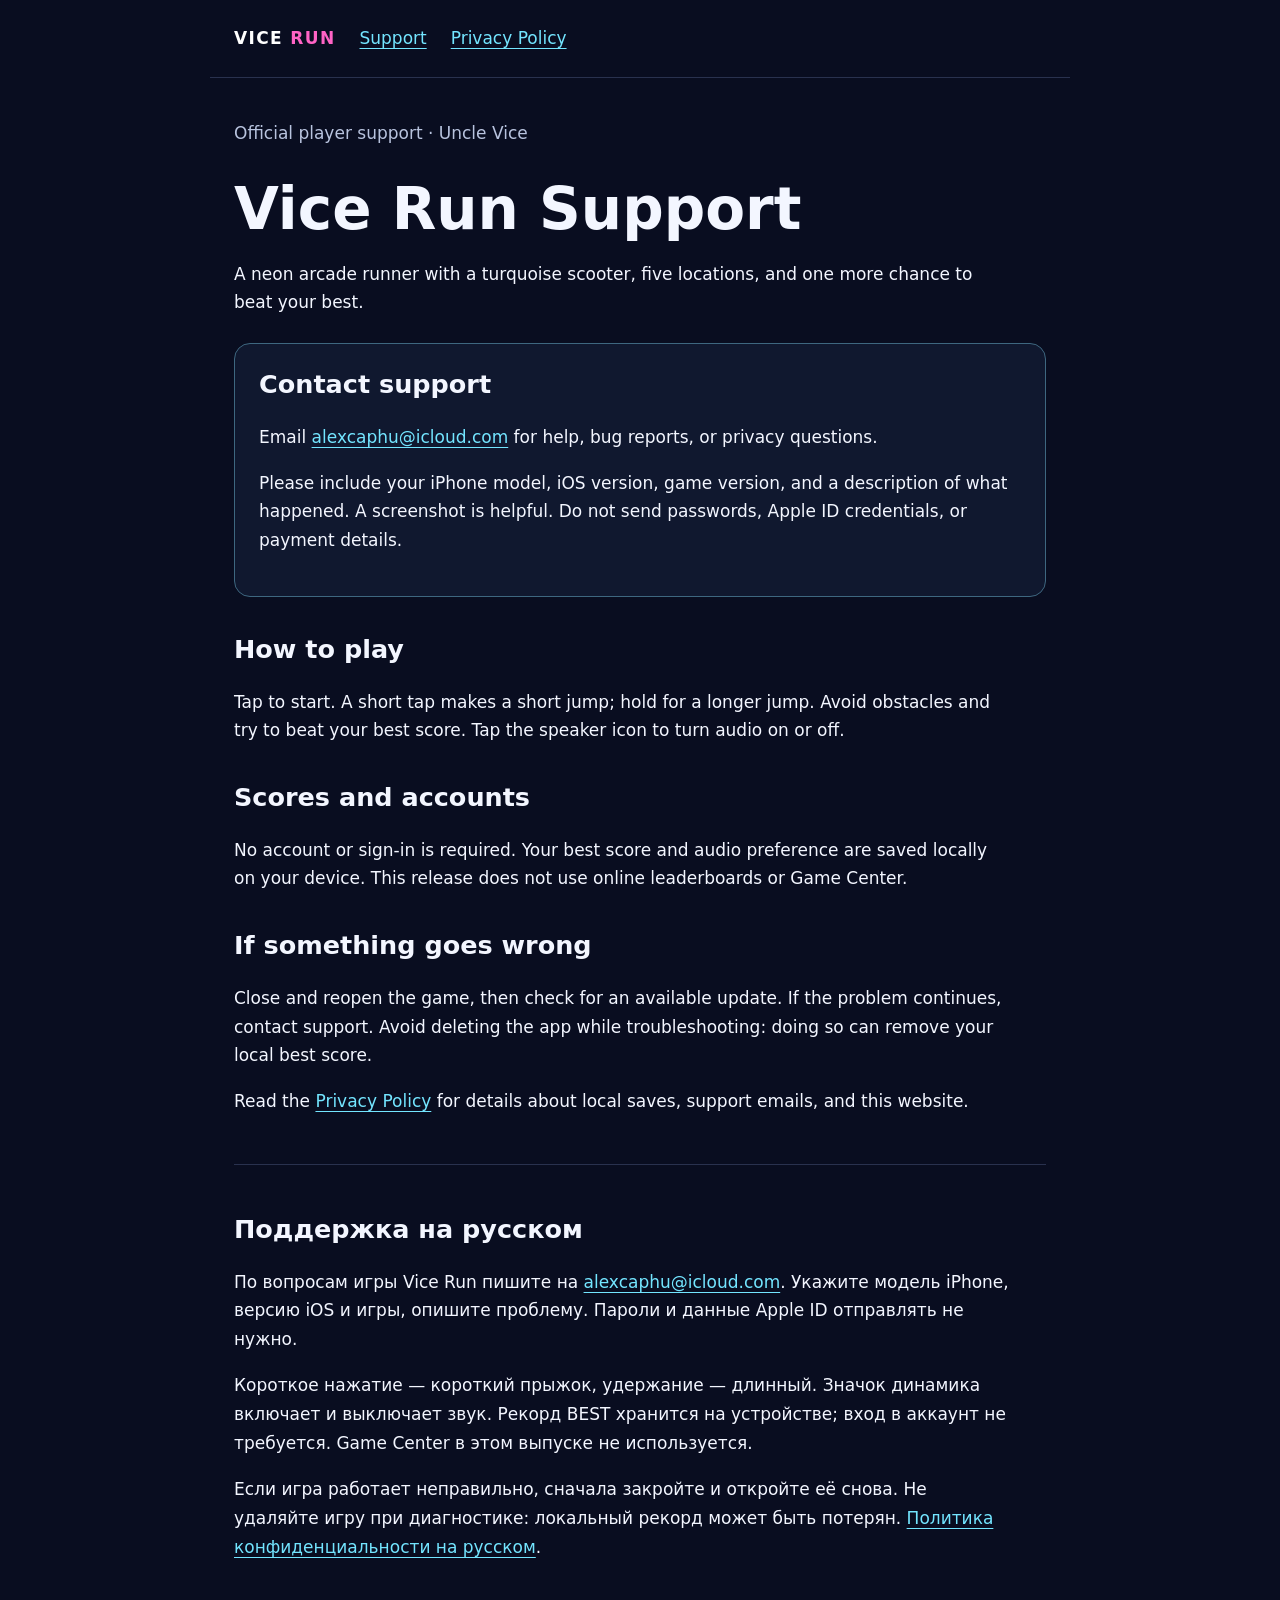
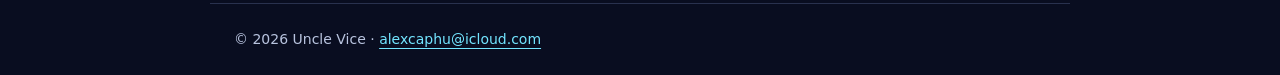
==== index.html @ d95f9296 "Publish Vice Run support and privacy pages" ====
<!doctype html>
<html lang="en"><head><meta charset="utf-8"><meta name="viewport" content="width=device-width, initial-scale=1"><meta name="description" content="Official Vice Run support, controls, local scores, and contact information."><title>Support | Vice Run</title><link rel="stylesheet" href="style.css"></head><body><nav aria-label="Main navigation"><a class="brand" href="index.html">VICE <span>RUN</span></a><a href="index.html">Support</a><a href="privacy.html">Privacy Policy</a></nav><main><p class="muted">Official player support · Uncle Vice</p><h1>Vice Run Support</h1><p>A neon arcade runner with a turquoise scooter, five locations, and one more chance to beat your best.</p><div class="card"><h2 style="margin-top:0">Contact support</h2><p>Email <a href="mailto:alexcaphu@icloud.com?subject=Vice%20Run%20Support">alexcaphu@icloud.com</a> for help, bug reports, or privacy questions.</p><p>Please include your iPhone model, iOS version, game version, and a description of what happened. A screenshot is helpful. Do not send passwords, Apple ID credentials, or payment details.</p></div><h2>How to play</h2><p>Tap to start. A short tap makes a short jump; hold for a longer jump. Avoid obstacles and try to beat your best score. Tap the speaker icon to turn audio on or off.</p><h2>Scores and accounts</h2><p>No account or sign-in is required. Your best score and audio preference are saved locally on your device. This release does not use online leaderboards or Game Center.</p><h2>If something goes wrong</h2><p>Close and reopen the game, then check for an available update. If the problem continues, contact support. Avoid deleting the app while troubleshooting: doing so can remove your local best score.</p><p>Read the <a href="privacy.html">Privacy Policy</a> for details about local saves, support emails, and this website.</p><hr><section lang="ru"><h2>Поддержка на русском</h2><p>По вопросам игры Vice Run пишите на <a href="mailto:alexcaphu@icloud.com">alexcaphu@icloud.com</a>. Укажите модель iPhone, версию iOS и игры, опишите проблему. Пароли и данные Apple ID отправлять не нужно.</p><p>Короткое нажатие — короткий прыжок, удержание — длинный. Значок динамика включает и выключает звук. Рекорд BEST хранится на устройстве; вход в аккаунт не требуется. Game Center в этом выпуске не используется.</p><p>Если игра работает неправильно, сначала закройте и откройте её снова. Не удаляйте игру при диагностике: локальный рекорд может быть потерян. <a href="privacy.html#ru">Политика конфиденциальности на русском</a>.</p></section></main><footer>© 2026 Uncle Vice · <a href="mailto:alexcaphu@icloud.com">alexcaphu@icloud.com</a></footer></body></html>
---- style.css ----
*{box-sizing:border-box}html{color-scheme:dark}body{margin:0;background:#090d20;color:#f3f6ff;font:17px/1.7 system-ui,-apple-system,BlinkMacSystemFont,"Segoe UI",sans-serif}main,nav,footer{max-width:860px;margin:auto;padding:24px}nav{display:flex;gap:24px;flex-wrap:wrap;border-bottom:1px solid #29314e}a{color:#73e5ff;text-underline-offset:4px}a:focus-visible{outline:3px solid #ff63c5;outline-offset:5px}h1{font-size:clamp(36px,8vw,58px);line-height:1.1;margin:30px 0 18px}h2{line-height:1.3;margin-top:36px}h3{line-height:1.4}p,li{max-width:72ch}.brand{font-weight:900;letter-spacing:.08em;text-decoration:none;color:white}.brand span{color:#ff63c5}.card{padding:24px;border:1px solid #3e6780;border-radius:16px;background:#10182f;margin:26px 0;overflow-wrap:anywhere}footer{color:#b8c3de;border-top:1px solid #29314e;font-size:14px}.muted{color:#b8c3de}hr{border:0;border-top:1px solid #29314e;margin:48px 0}
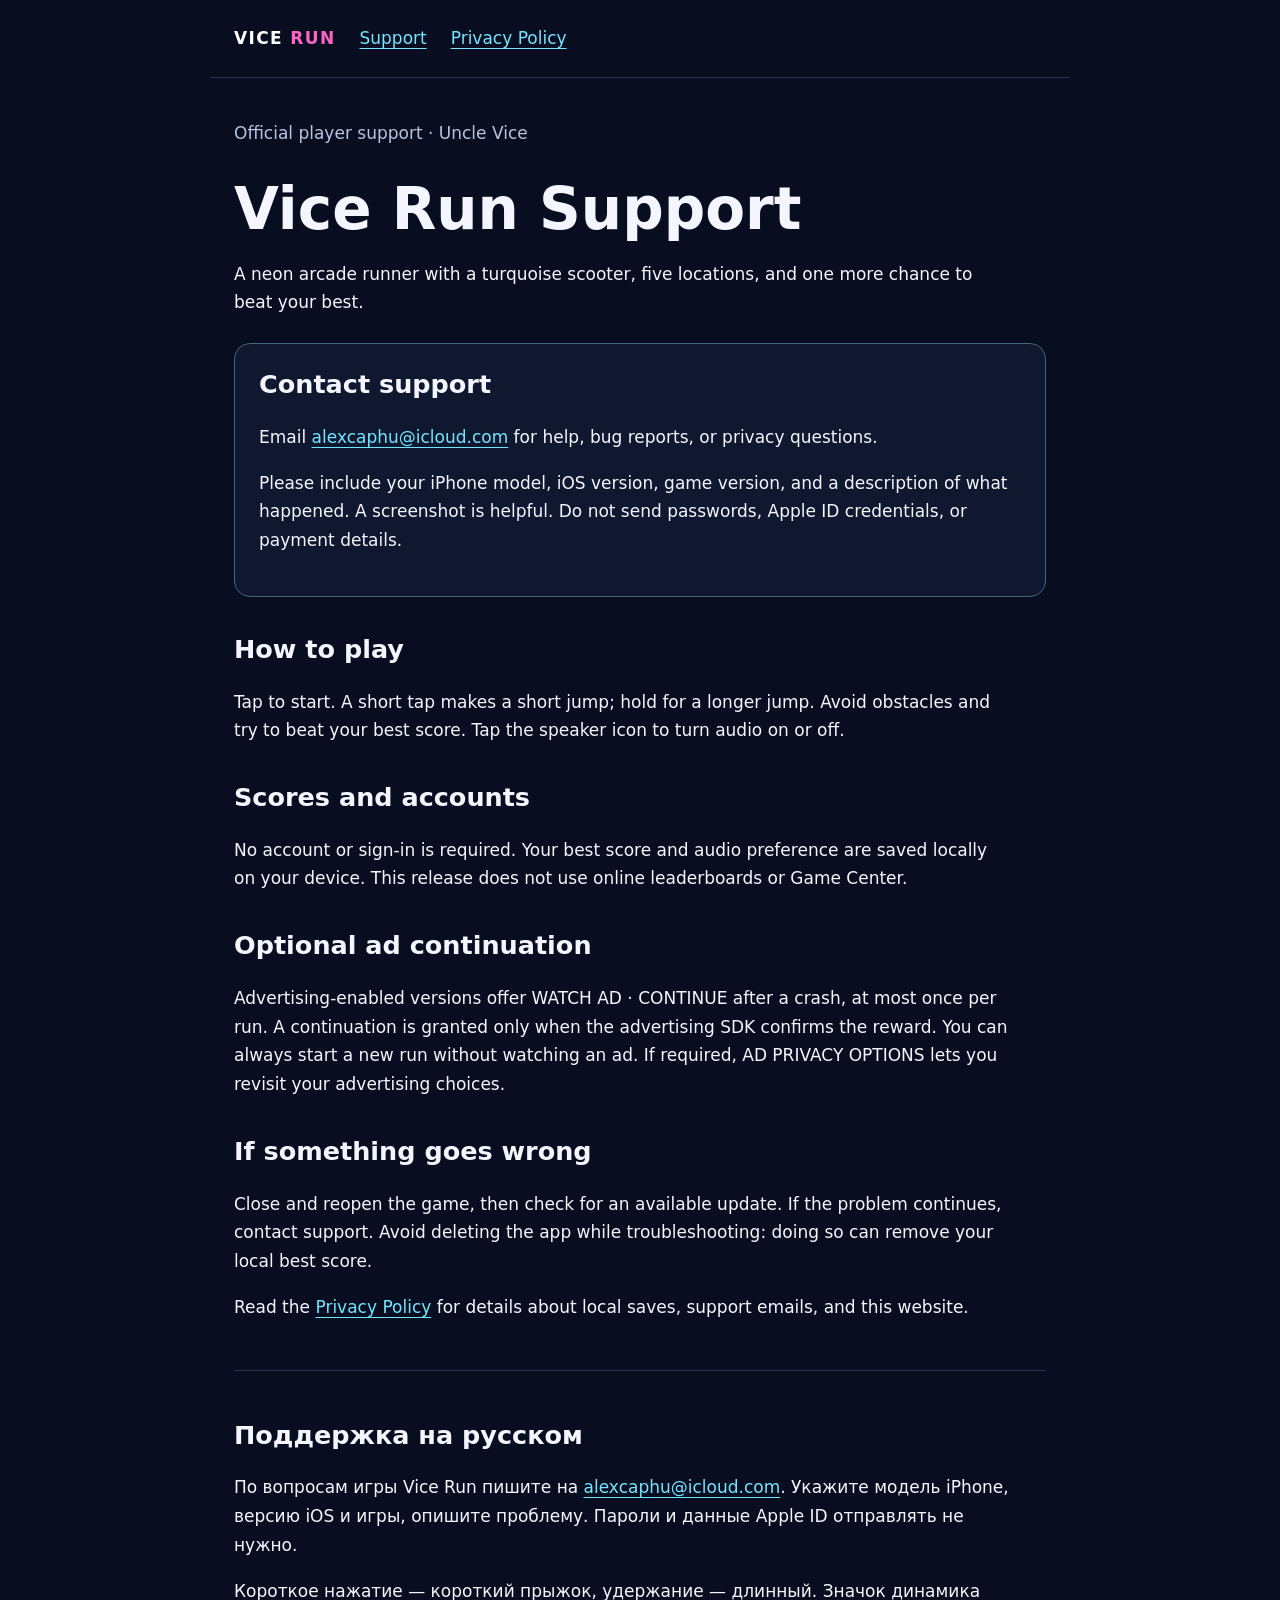
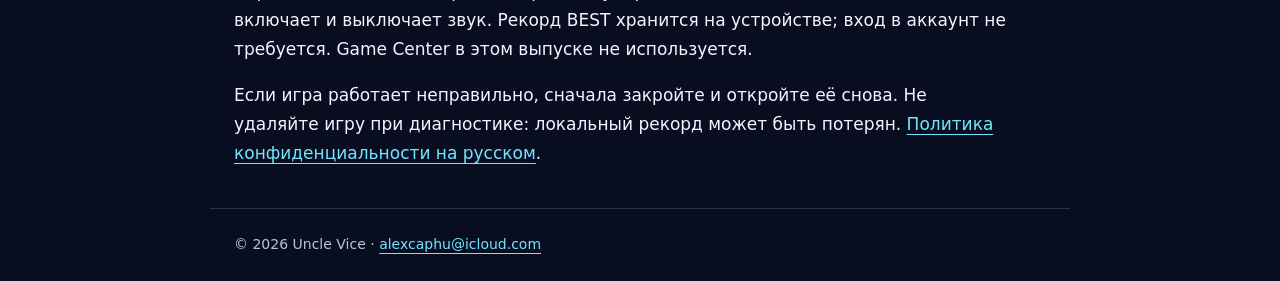
==== commit 6588cee7: "Describe optional rewarded ads and SDK privacy choices" ====
--- a/index.html
+++ b/index.html
@@ -1,2 +1,2 @@
 <!doctype html>
-<html lang="en"><head><meta charset="utf-8"><meta name="viewport" content="width=device-width, initial-scale=1"><meta name="description" content="Official Vice Run support, controls, local scores, and contact information."><title>Support | Vice Run</title><link rel="stylesheet" href="style.css"></head><body><nav aria-label="Main navigation"><a class="brand" href="index.html">VICE <span>RUN</span></a><a href="index.html">Support</a><a href="privacy.html">Privacy Policy</a></nav><main><p class="muted">Official player support · Uncle Vice</p><h1>Vice Run Support</h1><p>A neon arcade runner with a turquoise scooter, five locations, and one more chance to beat your best.</p><div class="card"><h2 style="margin-top:0">Contact support</h2><p>Email <a href="mailto:alexcaphu@icloud.com?subject=Vice%20Run%20Support">alexcaphu@icloud.com</a> for help, bug reports, or privacy questions.</p><p>Please include your iPhone model, iOS version, game version, and a description of what happened. A screenshot is helpful. Do not send passwords, Apple ID credentials, or payment details.</p></div><h2>How to play</h2><p>Tap to start. A short tap makes a short jump; hold for a longer jump. Avoid obstacles and try to beat your best score. Tap the speaker icon to turn audio on or off.</p><h2>Scores and accounts</h2><p>No account or sign-in is required. Your best score and audio preference are saved locally on your device. This release does not use online leaderboards or Game Center.</p><h2>If something goes wrong</h2><p>Close and reopen the game, then check for an available update. If the problem continues, contact support. Avoid deleting the app while troubleshooting: doing so can remove your local best score.</p><p>Read the <a href="privacy.html">Privacy Policy</a> for details about local saves, support emails, and this website.</p><hr><section lang="ru"><h2>Поддержка на русском</h2><p>По вопросам игры Vice Run пишите на <a href="mailto:alexcaphu@icloud.com">alexcaphu@icloud.com</a>. Укажите модель iPhone, версию iOS и игры, опишите проблему. Пароли и данные Apple ID отправлять не нужно.</p><p>Короткое нажатие — короткий прыжок, удержание — длинный. Значок динамика включает и выключает звук. Рекорд BEST хранится на устройстве; вход в аккаунт не требуется. Game Center в этом выпуске не используется.</p><p>Если игра работает неправильно, сначала закройте и откройте её снова. Не удаляйте игру при диагностике: локальный рекорд может быть потерян. <a href="privacy.html#ru">Политика конфиденциальности на русском</a>.</p></section></main><footer>© 2026 Uncle Vice · <a href="mailto:alexcaphu@icloud.com">alexcaphu@icloud.com</a></footer></body></html>
+<html lang="en"><head><meta charset="utf-8"><meta name="viewport" content="width=device-width, initial-scale=1"><meta name="description" content="Official Vice Run support, controls, local scores, and contact information."><title>Support | Vice Run</title><link rel="stylesheet" href="style.css"></head><body><nav aria-label="Main navigation"><a class="brand" href="index.html">VICE <span>RUN</span></a><a href="index.html">Support</a><a href="privacy.html">Privacy Policy</a></nav><main><p class="muted">Official player support · Uncle Vice</p><h1>Vice Run Support</h1><p>A neon arcade runner with a turquoise scooter, five locations, and one more chance to beat your best.</p><div class="card"><h2 style="margin-top:0">Contact support</h2><p>Email <a href="mailto:alexcaphu@icloud.com?subject=Vice%20Run%20Support">alexcaphu@icloud.com</a> for help, bug reports, or privacy questions.</p><p>Please include your iPhone model, iOS version, game version, and a description of what happened. A screenshot is helpful. Do not send passwords, Apple ID credentials, or payment details.</p></div><h2>How to play</h2><p>Tap to start. A short tap makes a short jump; hold for a longer jump. Avoid obstacles and try to beat your best score. Tap the speaker icon to turn audio on or off.</p><h2>Scores and accounts</h2><p>No account or sign-in is required. Your best score and audio preference are saved locally on your device. This release does not use online leaderboards or Game Center.</p><h2>Optional ad continuation</h2><p>Advertising-enabled versions offer WATCH AD · CONTINUE after a crash, at most once per run. A continuation is granted only when the advertising SDK confirms the reward. You can always start a new run without watching an ad. If required, AD PRIVACY OPTIONS lets you revisit your advertising choices.</p><h2>If something goes wrong</h2><p>Close and reopen the game, then check for an available update. If the problem continues, contact support. Avoid deleting the app while troubleshooting: doing so can remove your local best score.</p><p>Read the <a href="privacy.html">Privacy Policy</a> for details about local saves, support emails, and this website.</p><hr><section lang="ru"><h2>Поддержка на русском</h2><p>По вопросам игры Vice Run пишите на <a href="mailto:alexcaphu@icloud.com">alexcaphu@icloud.com</a>. Укажите модель iPhone, версию iOS и игры, опишите проблему. Пароли и данные Apple ID отправлять не нужно.</p><p>Короткое нажатие — короткий прыжок, удержание — длинный. Значок динамика включает и выключает звук. Рекорд BEST хранится на устройстве; вход в аккаунт не требуется. Game Center в этом выпуске не используется.</p><p>Если игра работает неправильно, сначала закройте и откройте её снова. Не удаляйте игру при диагностике: локальный рекорд может быть потерян. <a href="privacy.html#ru">Политика конфиденциальности на русском</a>.</p></section></main><footer>© 2026 Uncle Vice · <a href="mailto:alexcaphu@icloud.com">alexcaphu@icloud.com</a></footer></body></html>
